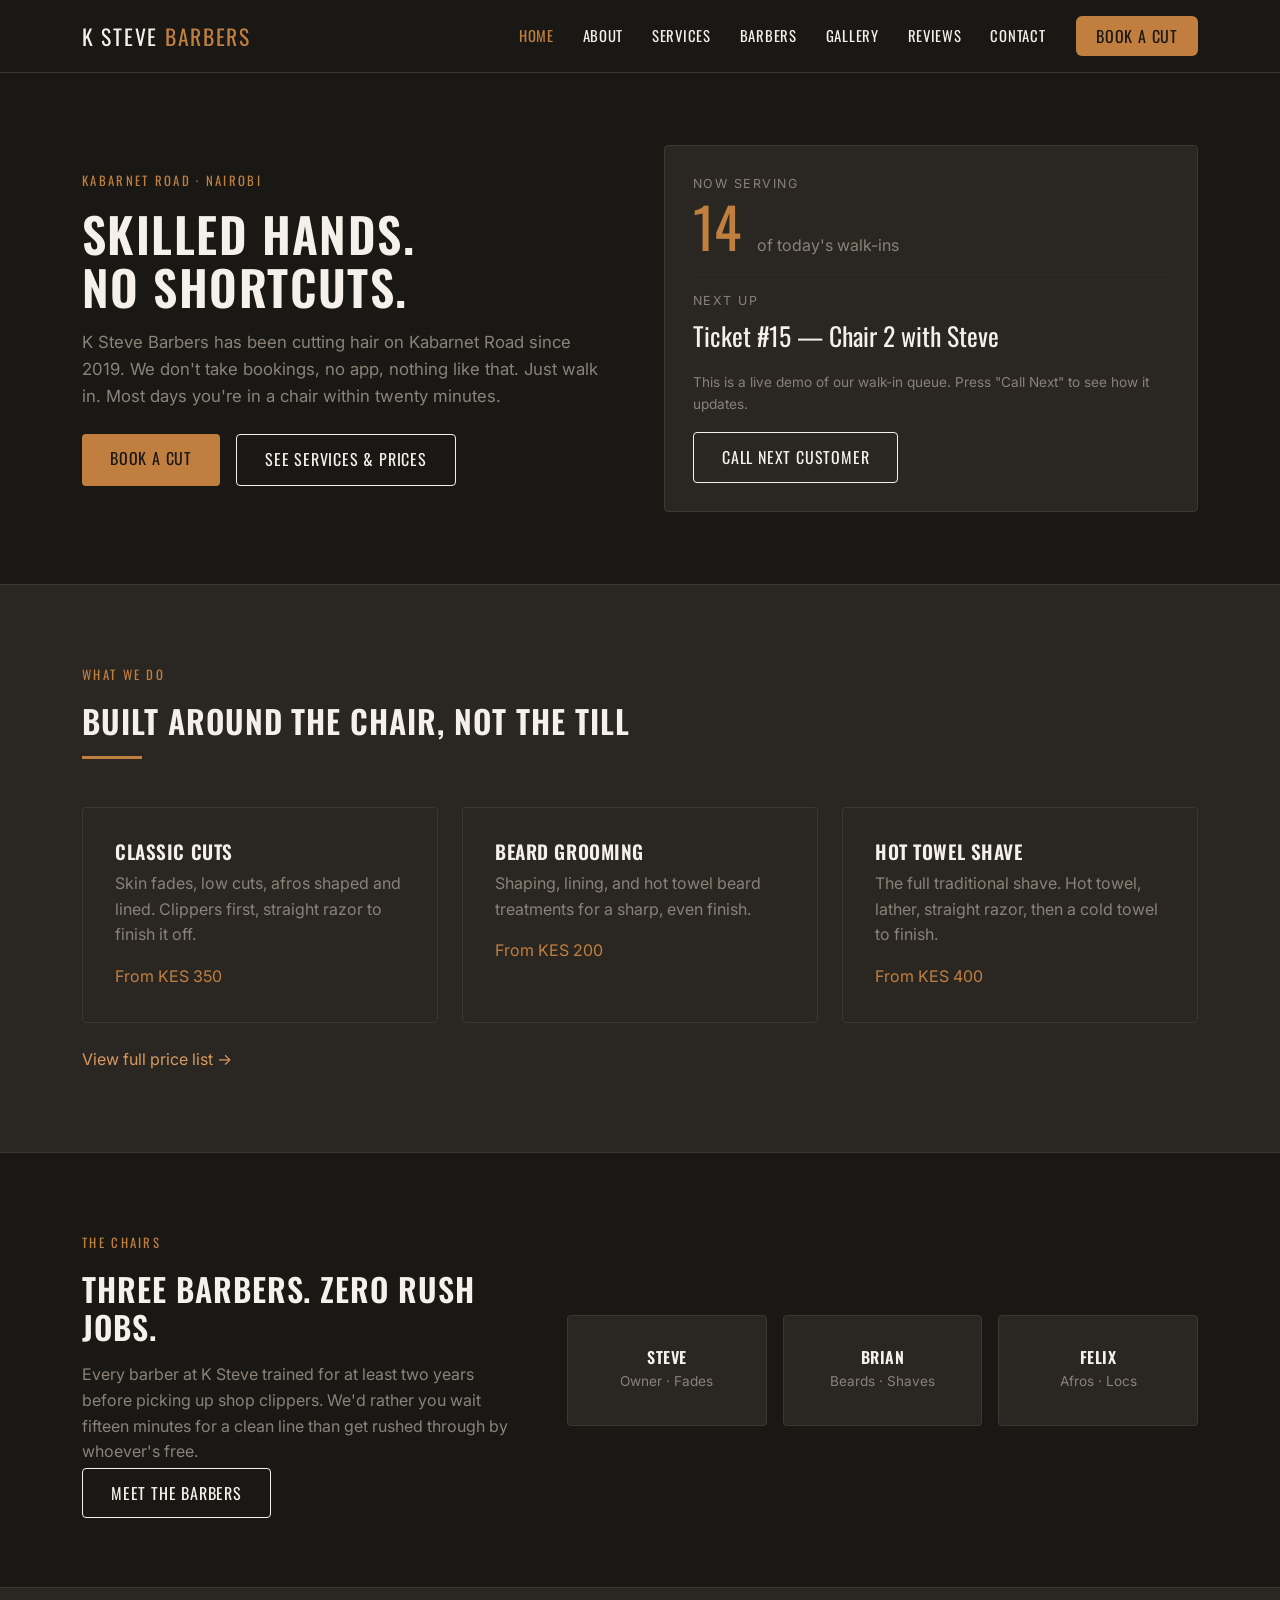
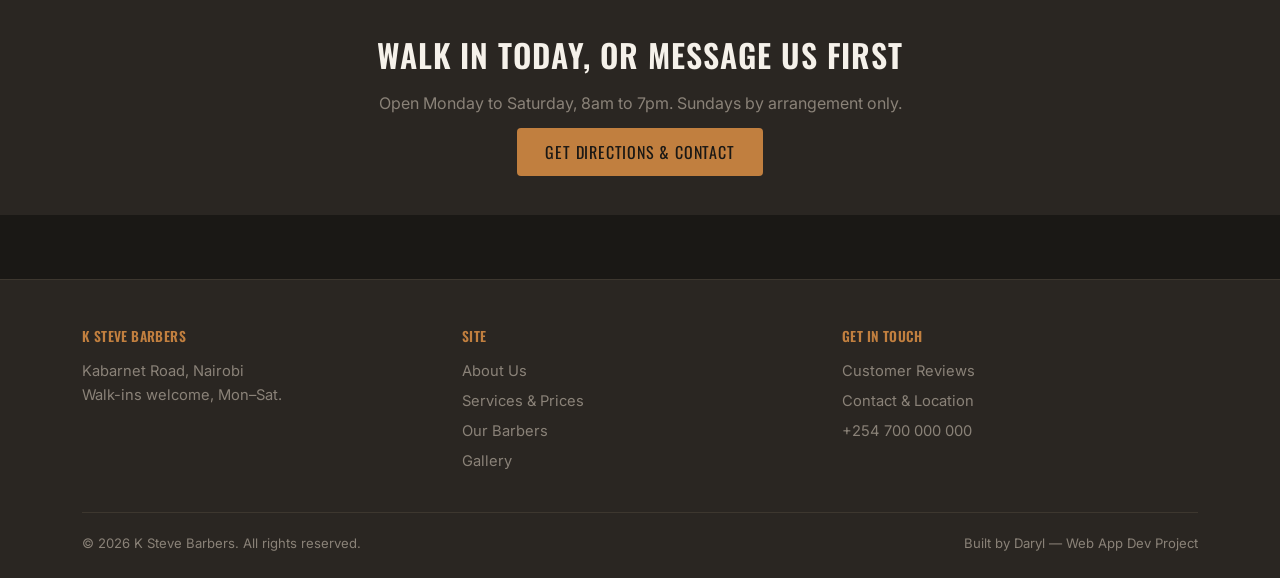
==== index.html @ d93511fe "Remove duplicate legacy navigation markup" ====
<!DOCTYPE html>
<html lang="en">
<head>
  <meta charset="UTF-8">
  <meta name="viewport" content="width=device-width, initial-scale=1.0">
  <title>K Steve Barbers | Kabarnet Road, Nairobi</title>
  <meta name="description" content="K Steve Barbers is a walk-in barbershop on Kabarnet Road, Nairobi, offering precision cuts, beard grooming, and hot towel shaves.">
  <link rel="preconnect" href="https://fonts.googleapis.com">
  <link href="https://fonts.googleapis.com/css2?family=Oswald:wght@500;600;700&family=Inter:wght@400;500;600&display=swap" rel="stylesheet">
  <link href="https://cdn.jsdelivr.net/npm/bootstrap@5.3.3/dist/css/bootstrap.min.css" rel="stylesheet">
  <link rel="stylesheet" href="css/style.css">
</head>
<body>

  <!-- Navbar -->
  <nav class="navbar navbar-expand-lg navbar-ksb navbar-dark sticky-top">
    <div class="container">
      <a class="navbar-brand" href="index.html">K STEVE <span>BARBERS</span></a>
      <button class="navbar-toggler" type="button" data-bs-toggle="collapse" data-bs-target="#navMain" aria-controls="navMain" aria-expanded="false" aria-label="Toggle navigation">
        <span class="navbar-toggler-icon"></span>
      </button>
      <div class="collapse navbar-collapse" id="navMain">
        <ul class="navbar-nav ms-auto mb-2 mb-lg-0 align-items-lg-center">
          <li class="nav-item"><a class="nav-link active" aria-current="page" href="index.html">Home</a></li>
          <li class="nav-item"><a class="nav-link" href="about.html">About</a></li>
          <li class="nav-item"><a class="nav-link" href="services.html">Services</a></li>
          <li class="nav-item"><a class="nav-link" href="barbers.html">Barbers</a></li>
          <li class="nav-item"><a class="nav-link" href="gallery.html">Gallery</a></li>
          <li class="nav-item"><a class="nav-link" href="reviews.html">Reviews</a></li>
          <li class="nav-item"><a class="nav-link" href="contact.html">Contact</a></li>
          <li class="nav-item ms-lg-3 mt-2 mt-lg-0">
            <a class="btn btn-book" href="contact.html">Book a Cut</a>
          </li>
        </ul>
      </div>
    </div>
  </nav>

  <!-- Hero -->
  <header class="section" style="padding-top:4.5rem; padding-bottom:4.5rem;">
    <div class="container">
      <div class="row align-items-center g-5">
        <div class="col-lg-6">
          <p class="eyebrow mb-3">Kabarnet Road · Nairobi</p>
          <h1 style="font-size:3rem; line-height:1.1;">Skilled hands.<br>No shortcuts.</h1>
          <p class="text-stone mt-3" style="font-size:1.05rem;">
            K Steve Barbers has been cutting hair on Kabarnet Road since 2019. We don't take bookings,
            no app, nothing like that. Just walk in. Most days you're in a chair within twenty minutes.
          </p>
          <div class="mt-4 d-flex gap-3 flex-wrap">
            <a href="contact.html" class="btn-ksb-primary">Book a Cut</a>
            <a href="services.html" class="btn-ksb-outline">See Services &amp; Prices</a>
          </div>
        </div>
        <div class="col-lg-6">
          <div class="queue-widget" id="queueWidget">
            <p class="ticket-label mb-1">Now Serving</p>
            <div class="d-flex align-items-baseline gap-3 mb-3">
              <span class="ticket-now" id="nowServing">14</span>
              <span class="text-stone">of today's walk-ins</span>
            </div>
            <hr style="border-color: var(--color-line);">
            <p class="ticket-label mb-1">Next Up</p>
            <p class="ticket-next mb-0" id="nextUp">Ticket #15 — Chair 2 with Steve</p>
            <p class="text-stone mt-3 mb-0" style="font-size:0.85rem;">
              This is a live demo of our walk-in queue. Press "Call Next" to see how it updates.
            </p>
            <button class="btn-ksb-outline mt-3" id="callNextBtn" type="button">Call Next Customer</button>
          </div>
        </div>
      </div>
    </div>
  </header>

  <!-- Services preview -->
  <section class="section bg-surface" style="border-top:1px solid var(--color-line); border-bottom:1px solid var(--color-line);">
    <div class="container">
      <p class="eyebrow">What We Do</p>
      <h2 class="mb-2">Built around the chair, not the till</h2>
      <div class="divider-line"></div>
      <div class="row g-4 mt-3">
        <div class="col-md-4">
          <div class="card-ksb h-100">
            <h3 style="font-size:1.2rem;">Classic Cuts</h3>
            <p class="text-stone mb-3">Skin fades, low cuts, afros shaped and lined. Clippers first, straight razor to finish it off.</p>
            <p class="text-accent mb-0">From KES 350</p>
          </div>
        </div>
        <div class="col-md-4">
          <div class="card-ksb h-100">
            <h3 style="font-size:1.2rem;">Beard Grooming</h3>
            <p class="text-stone mb-3">Shaping, lining, and hot towel beard treatments for a sharp, even finish.</p>
            <p class="text-accent mb-0">From KES 200</p>
          </div>
        </div>
        <div class="col-md-4">
          <div class="card-ksb h-100">
            <h3 style="font-size:1.2rem;">Hot Towel Shave</h3>
            <p class="text-stone mb-3">The full traditional shave. Hot towel, lather, straight razor, then a cold towel to finish.</p>
            <p class="text-accent mb-0">From KES 400</p>
          </div>
        </div>
      </div>
      <a href="services.html" class="d-inline-block mt-4">View full price list &rarr;</a>
    </div>
  </section>

  <!-- Barbers preview -->
  <section class="section">
    <div class="container">
      <div class="row align-items-center g-5">
        <div class="col-lg-5">
          <p class="eyebrow">The Chairs</p>
          <h2 class="mb-3">Three barbers. Zero rush jobs.</h2>
          <p class="text-stone">
            Every barber at K Steve trained for at least two years before picking up shop clippers.
            We'd rather you wait fifteen minutes for a clean line than get rushed through by whoever's free.
          </p>
          <a href="barbers.html" class="btn-ksb-outline mt-2">Meet the Barbers</a>
        </div>
        <div class="col-lg-7">
          <div class="row g-3">
            <div class="col-4">
              <div class="card-ksb text-center">
                <h3 style="font-size:1rem; margin-bottom:0.25rem;">Steve</h3>
                <p class="text-stone mb-0" style="font-size:0.85rem;">Owner · Fades</p>
              </div>
            </div>
            <div class="col-4">
              <div class="card-ksb text-center">
                <h3 style="font-size:1rem; margin-bottom:0.25rem;">Brian</h3>
                <p class="text-stone mb-0" style="font-size:0.85rem;">Beards · Shaves</p>
              </div>
            </div>
            <div class="col-4">
              <div class="card-ksb text-center">
                <h3 style="font-size:1rem; margin-bottom:0.25rem;">Felix</h3>
                <p class="text-stone mb-0" style="font-size:0.85rem;">Afros · Locs</p>
              </div>
            </div>
          </div>
        </div>
      </div>
    </div>
  </section>

  <!-- CTA strip -->
  <section class="section-tight bg-surface" style="border-top:1px solid var(--color-line);">
    <div class="container text-center">
      <h2 class="mb-3">Walk in today, or message us first</h2>
      <p class="text-stone mb-4">Open Monday to Saturday, 8am to 7pm. Sundays by arrangement only.</p>
      <a href="contact.html" class="btn-ksb-primary">Get Directions &amp; Contact</a>
    </div>
  </section>

  <!-- Footer -->
  <footer class="footer-ksb">
    <div class="container">
      <div class="row g-4">
        <div class="col-md-4">
          <h6>K Steve Barbers</h6>
          <p class="text-stone" style="font-size:0.92rem;">Kabarnet Road, Nairobi<br>Walk-ins welcome, Mon–Sat.</p>
        </div>
        <div class="col-md-4">
          <h6>Site</h6>
          <a href="about.html">About Us</a>
          <a href="services.html">Services &amp; Prices</a>
          <a href="barbers.html">Our Barbers</a>
          <a href="gallery.html">Gallery</a>
        </div>
        <div class="col-md-4">
          <h6>Get In Touch</h6>
          <a href="reviews.html">Customer Reviews</a>
          <a href="contact.html">Contact &amp; Location</a>
          <a href="tel:+254700000000">+254 700 000 000</a>
        </div>
      </div>
      <div class="footer-bottom d-flex justify-content-between flex-wrap">
        <span>&copy; 2026 K Steve Barbers. All rights reserved.</span>
        <span>Built by Daryl &mdash; Web App Dev Project</span>
      </div>
    </div>
  </footer>

  <script src="https://cdn.jsdelivr.net/npm/bootstrap@5.3.3/dist/js/bootstrap.bundle.min.js"></script>
  <script src="js/main.js"></script>
</body>
</html>
---- css/style.css ----
/* ==========================================================================
   K Steve Barbers — Shared Stylesheet
   ========================================================================== */

:root {
  --color-bg: #1a1815;
  --color-surface: #2a2622;
  --color-surface-raised: #332e28;
  --color-cream: #f5f1ea;
  --color-accent: #c17f3f;
  --color-accent-light: #d99a5f;
  --color-stone: #8a8278;
  --color-line: #3d372f;

  --font-display: "Oswald", "Arial Narrow", sans-serif;
  --font-body: "Inter", -apple-system, BlinkMacSystemFont, sans-serif;

  --radius: 4px;
  --container-max: 1140px;
}

* {
  box-sizing: border-box;
}

body {
  background-color: var(--color-bg);
  color: var(--color-cream);
  font-family: var(--font-body);
  line-height: 1.6;
  margin: 0;
}

h1, h2, h3, h4, h5, h6 {
  font-family: var(--font-display);
  text-transform: uppercase;
  letter-spacing: 0.03em;
  color: var(--color-cream);
  font-weight: 600;
}

a {
  color: var(--color-accent-light);
  text-decoration: none;
}

a:hover {
  color: var(--color-accent);
  text-decoration: underline;
}

a:focus-visible,
button:focus-visible,
input:focus-visible,
textarea:focus-visible {
  outline: 2px solid var(--color-accent);
  outline-offset: 2px;
}

.eyebrow {
  font-family: var(--font-display);
  text-transform: uppercase;
  letter-spacing: 0.18em;
  font-size: 0.8rem;
  color: var(--color-accent);
}

/* ---------- Navbar ---------- */
.navbar-ksb {
  background-color: var(--color-bg);
  border-bottom: 1px solid var(--color-line);
  padding-top: 0.85rem;
  padding-bottom: 0.85rem;
}

.navbar-ksb .navbar-brand {
  font-family: var(--font-display);
  text-transform: uppercase;
  letter-spacing: 0.08em;
  font-size: 1.35rem;
  color: var(--color-cream);
}

.navbar-ksb .navbar-brand span {
  color: var(--color-accent);
}

.navbar-ksb .nav-link {
  font-family: var(--font-display);
  text-transform: uppercase;
  letter-spacing: 0.05em;
  font-size: 0.92rem;
  color: var(--color-cream);
  margin-left: 0.4rem;
  margin-right: 0.4rem;
}

.navbar-ksb .nav-link.active {
  color: var(--color-accent);
}

.navbar-ksb .nav-link:hover {
  color: var(--color-accent-light);
}

.navbar-ksb .btn-book {
  font-family: var(--font-display);
  text-transform: uppercase;
  letter-spacing: 0.05em;
  background-color: var(--color-accent);
  border: none;
  color: var(--color-bg);
  padding: 0.5rem 1.25rem;
}

.navbar-ksb .btn-book:hover {
  background-color: var(--color-accent-light);
  color: var(--color-bg);
}

.navbar-toggler {
  border-color: var(--color-line);
}

/* ---------- Footer ---------- */
.footer-ksb {
  background-color: var(--color-surface);
  border-top: 1px solid var(--color-line);
  padding: 3rem 0 1.5rem;
  margin-top: 4rem;
}

.footer-ksb h6 {
  color: var(--color-accent);
  font-size: 0.85rem;
  margin-bottom: 1rem;
}

.footer-ksb a {
  color: var(--color-stone);
  display: block;
  margin-bottom: 0.4rem;
  font-size: 0.92rem;
}

.footer-ksb a:hover {
  color: var(--color-cream);
}

.footer-bottom {
  border-top: 1px solid var(--color-line);
  margin-top: 2rem;
  padding-top: 1.25rem;
  font-size: 0.82rem;
  color: var(--color-stone);
}

/* ---------- Buttons ---------- */
.btn-ksb-primary {
  font-family: var(--font-display);
  text-transform: uppercase;
  letter-spacing: 0.05em;
  background-color: var(--color-accent);
  border: none;
  color: var(--color-bg);
  padding: 0.75rem 1.75rem;
  border-radius: var(--radius);
}

.btn-ksb-primary:hover {
  background-color: var(--color-accent-light);
  color: var(--color-bg);
}

.btn-ksb-outline {
  font-family: var(--font-display);
  text-transform: uppercase;
  letter-spacing: 0.05em;
  background-color: transparent;
  border: 1px solid var(--color-cream);
  color: var(--color-cream);
  padding: 0.75rem 1.75rem;
  border-radius: var(--radius);
}

.btn-ksb-outline:hover {
  background-color: var(--color-cream);
  color: var(--color-bg);
}

/* ---------- Generic section / card patterns ---------- */
.section {
  padding: 5rem 0;
}

.section-tight {
  padding: 3rem 0;
}

.card-ksb {
  background-color: var(--color-surface);
  border: 1px solid var(--color-line);
  border-radius: var(--radius);
  padding: 2rem;
}

.divider-line {
  width: 60px;
  height: 3px;
  background-color: var(--color-accent);
  margin: 1rem 0 1.5rem;
}

.page-hero {
  background-color: var(--color-surface);
  border-bottom: 1px solid var(--color-line);
  padding: 4rem 0 3rem;
}

.page-hero h1 {
  font-size: 2.4rem;
  margin-bottom: 0.5rem;
}

.page-hero p {
  color: var(--color-stone);
  max-width: 640px;
}

/* ---------- Queue / ticket widget (signature element) ---------- */
.queue-widget {
  background-color: var(--color-surface);
  border: 1px solid var(--color-line);
  border-radius: var(--radius);
  padding: 1.75rem;
}

.queue-widget .ticket-now {
  font-family: var(--font-display);
  font-size: 3.5rem;
  color: var(--color-accent);
  line-height: 1;
}

.queue-widget .ticket-label {
  font-size: 0.78rem;
  letter-spacing: 0.12em;
  text-transform: uppercase;
  color: var(--color-stone);
}

.queue-widget .ticket-next {
  font-family: var(--font-display);
  font-size: 1.6rem;
  color: var(--color-cream);
}

/* ---------- Utility ---------- */
.text-accent {
  color: var(--color-accent);
}

.text-stone {
  color: var(--color-stone);
}

.bg-surface {
  background-color: var(--color-surface);
}

@media (max-width: 767.98px) {
  .page-hero h1 {
    font-size: 1.9rem;
  }

  .section {
    padding: 3.5rem 0;
  }
}
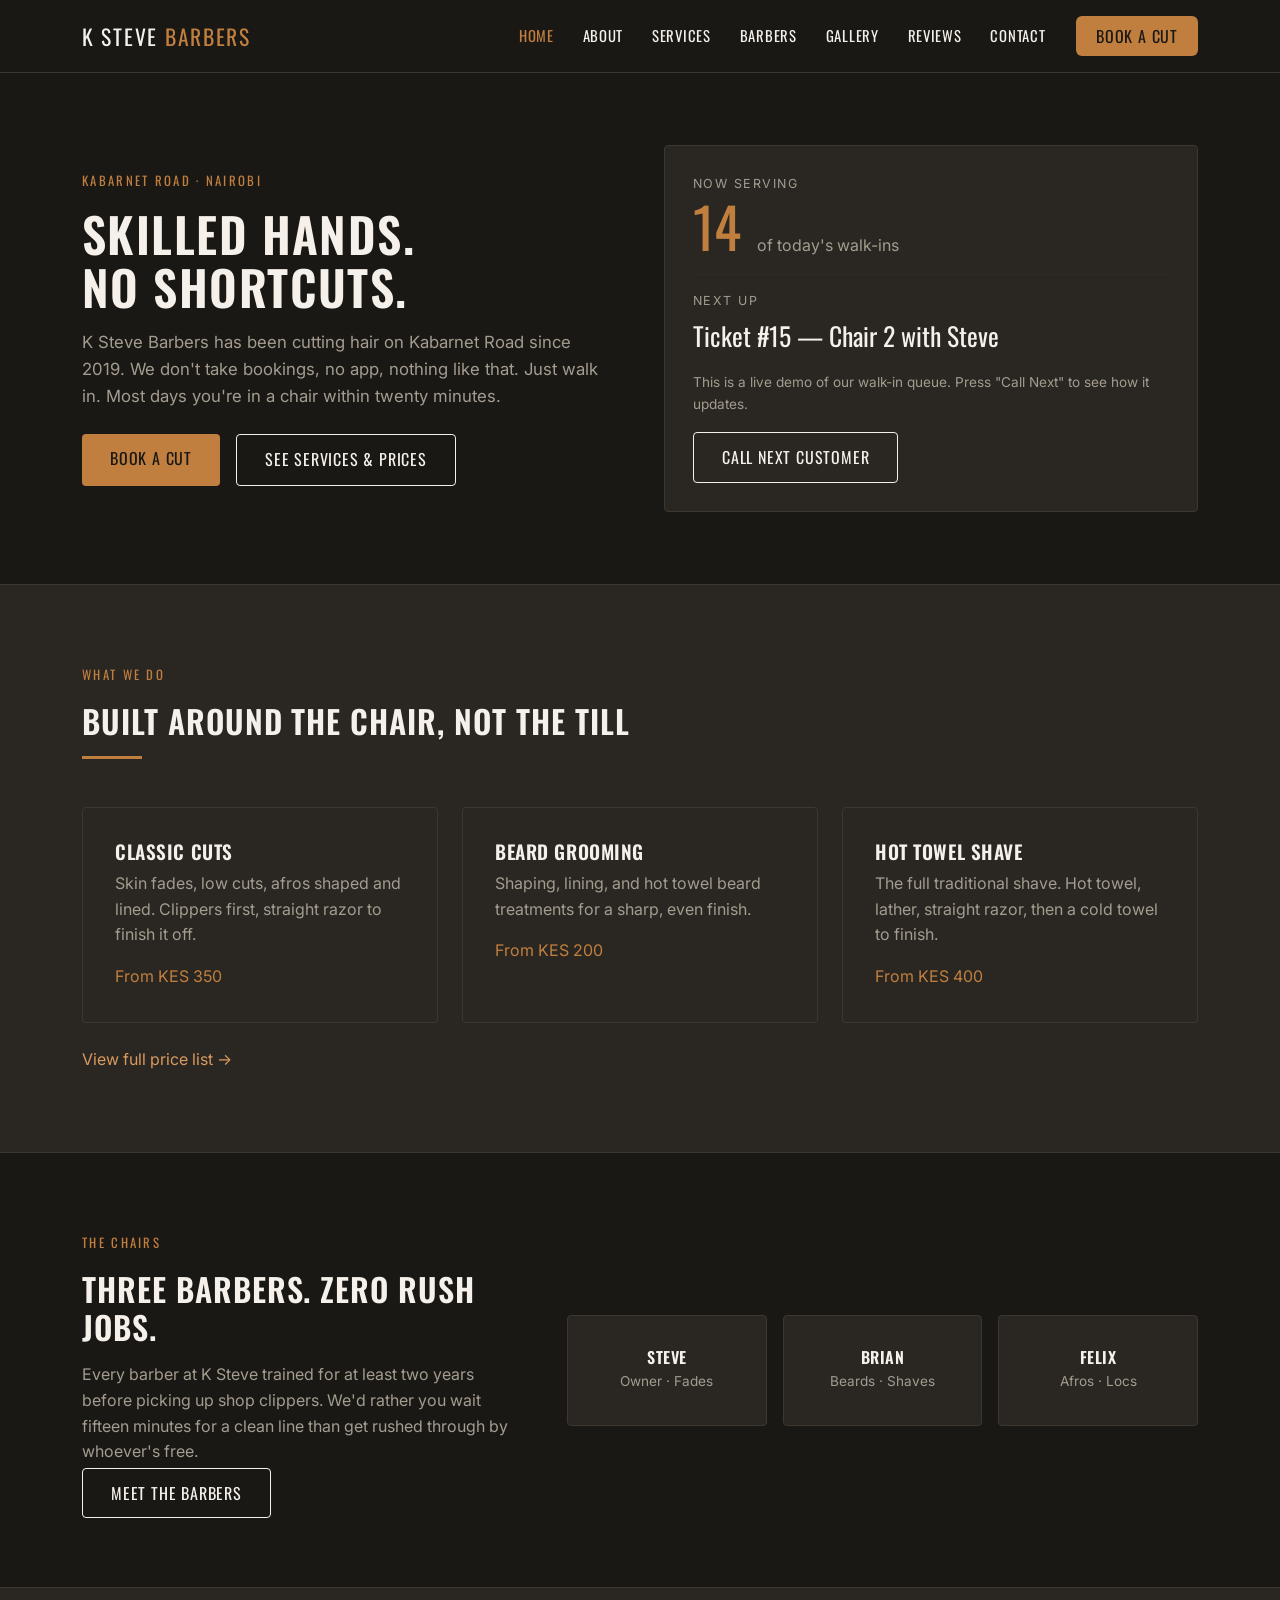
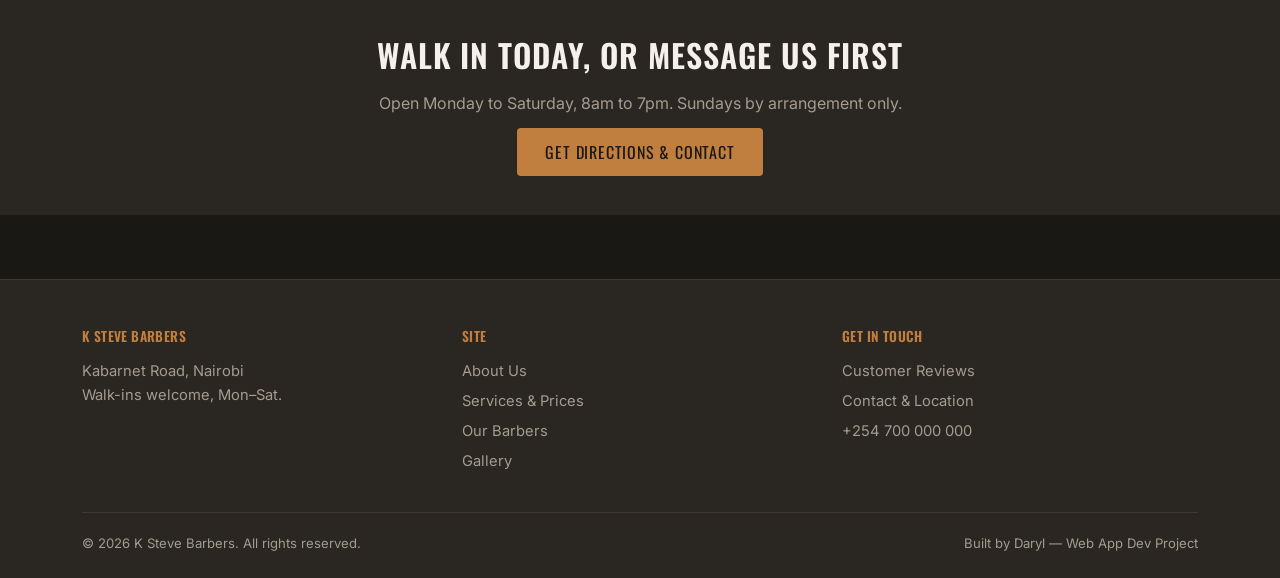
==== commit a5beb226: "Add skip-to-content link for accessibility" ====
--- a/index.html
+++ b/index.html
@@ -1,17 +1,41 @@
 <!DOCTYPE html>
 <html lang="en">
-<head>
+<head><meta property="og:title" content="K Steve Barbers">
+<meta property="og:description" content="Quality cuts, fades, and grooming at K Steve Barbers.">
+<meta property="og:type" content="website">
+<meta property="og:image" content="images/favicon.ico">
+<meta property="og:url" content="https://daryl-musa.github.io/barbershop-project/">
+<meta name="twitter:card" content="summary">
+<meta name="twitter:title" content="K Steve Barbers">
+<meta name="twitter:description" content="Quality cuts, fades, and grooming at K Steve Barbers.">
+<meta name="twitter:image" content="images/favicon.ico">
   <meta charset="UTF-8">
   <meta name="viewport" content="width=device-width, initial-scale=1.0">
   <title>K Steve Barbers | Kabarnet Road, Nairobi</title>
+  <link rel="icon" type="image/x-icon" href="images/favicon.ico">
   <meta name="description" content="K Steve Barbers is a walk-in barbershop on Kabarnet Road, Nairobi, offering precision cuts, beard grooming, and hot towel shaves.">
   <link rel="preconnect" href="https://fonts.googleapis.com">
   <link href="https://fonts.googleapis.com/css2?family=Oswald:wght@500;600;700&family=Inter:wght@400;500;600&display=swap" rel="stylesheet">
   <link href="https://cdn.jsdelivr.net/npm/bootstrap@5.3.3/dist/css/bootstrap.min.css" rel="stylesheet">
   <link rel="stylesheet" href="css/style.css">
-</head>
+<script type="application/ld+json">
+{
+  "@context": "https://schema.org",
+  "@type": "BarberShop",
+  "name": "K Steve Barbers",
+  "image": "images/favicon.ico",
+  "telephone": "0114786981",
+  "address": {
+    "@type": "PostalAddress",
+    "streetAddress": "nineplanets",
+    "addressLocality": "Nairobi",
+    "addressCountry": "KE"
+  },
+  "openingHours": "Mo-Sa 08:00-19:00"
+}
+</script></head>
 <body>
-
+<a href="#main" class="visually-hidden-focusable">Skip to main content</a>
   <!-- Navbar -->
   <nav class="navbar navbar-expand-lg navbar-ksb navbar-dark sticky-top">
     <div class="container">
@@ -37,7 +61,7 @@
   </nav>
 
   <!-- Hero -->
-  <header class="section" style="padding-top:4.5rem; padding-bottom:4.5rem;">
+  <header class="section" id="main" style="padding-top:4.5rem; padding-bottom:4.5rem;">
     <div class="container">
       <div class="row align-items-center g-5">
         <div class="col-lg-6">
@@ -181,7 +205,7 @@
       </div>
     </div>
   </footer>
-
+<button id="backToTop" class="back-to-top" type="button" aria-label="Back to top">↑</button>
   <script src="https://cdn.jsdelivr.net/npm/bootstrap@5.3.3/dist/js/bootstrap.bundle.min.js"></script>
   <script src="js/main.js"></script>
 </body>
--- a/css/style.css
+++ b/css/style.css
@@ -9,7 +9,7 @@
   --color-cream: #f5f1ea;
   --color-accent: #c17f3f;
   --color-accent-light: #d99a5f;
-  --color-stone: #8a8278;
+  --color-stone: #a39c8f;
   --color-line: #3d372f;
 
   --font-display: "Oswald", "Arial Narrow", sans-serif;
@@ -120,6 +120,12 @@
 
 .navbar-toggler {
   border-color: var(--color-line);
+  .navbar-toggler {
+  border-color: var(--color-line);
+  padding: 0.55rem 0.75rem;
+  min-width: 44px;
+  min-height: 44px;
+}
 }
 
 /* ---------- Footer ---------- */
@@ -277,3 +283,49 @@
     padding: 3.5rem 0;
   }
 }
+a:focus-visible,
+button:focus-visible,
+input:focus-visible,
+textarea:focus-visible {
+  outline: 2px solid var(--color-accent);
+  outline-offset: 2px;
+}
+.back-to-top {
+  position: fixed;
+  bottom: 1.5rem;
+  right: 1.5rem;
+  width: 44px;
+  height: 44px;
+  border-radius: 50%;
+  background-color: var(--color-accent);
+  color: var(--color-bg);
+  border: none;
+  font-size: 1.3rem;
+  display: none;
+  align-items: center;
+  justify-content: center;
+  cursor: pointer;
+  z-index: 999;
+}
+.back-to-top.show {
+  display: flex;
+}
+.back-to-top {
+  display: none;
+}
+.back-to-top.show {
+  display: block;
+}
+@media print {
+  nav, .navbar, footer, .btn-ksb-primary, #backToTopBtn {
+    display: none !important;
+  }
+  body {
+    color: #000;
+    background: #fff;
+  }
+  a {
+    color: #000;
+    text-decoration: underline;
+  }
+}
